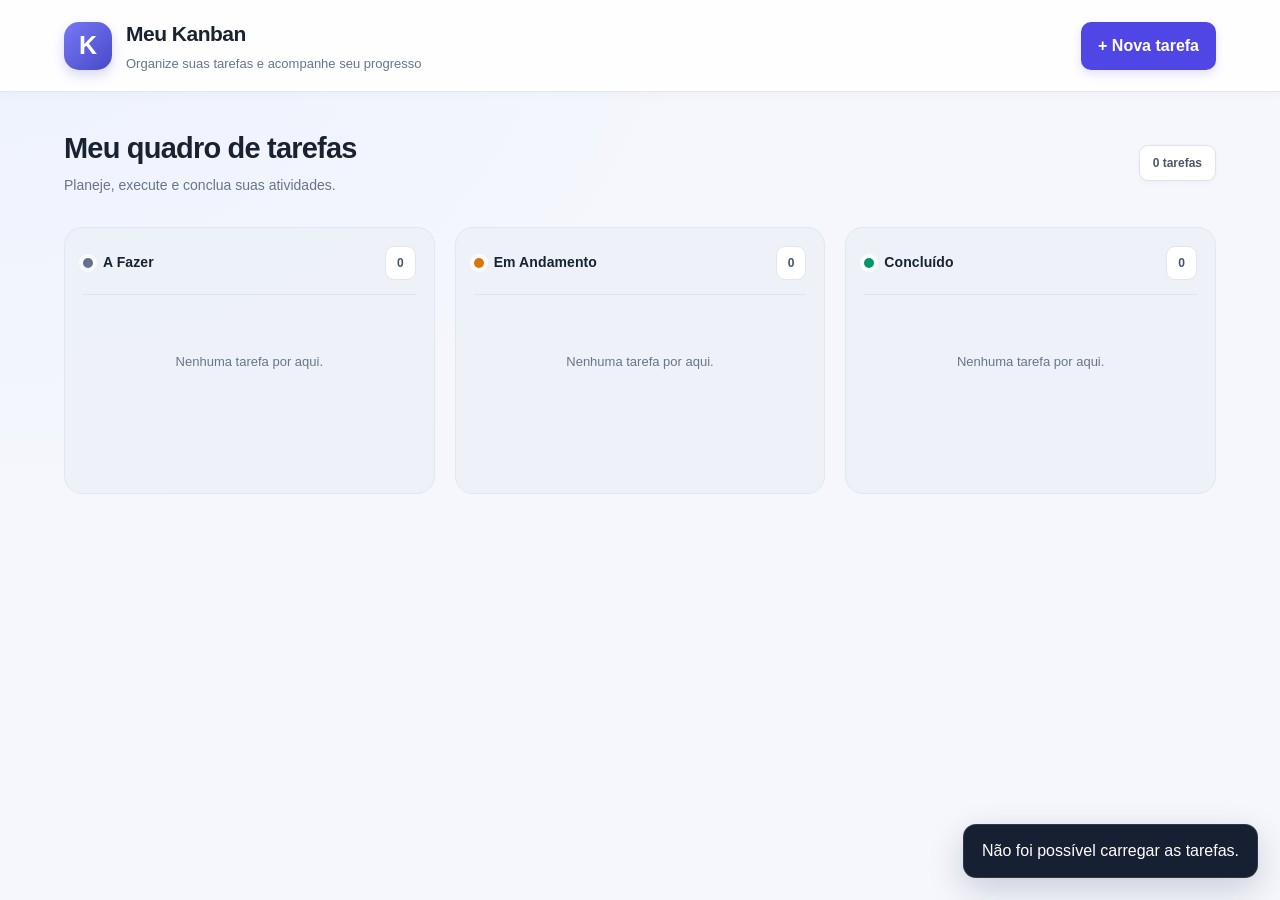
==== src/main/resources/static/index.html @ e7546f8d "Inicio kanban" ====
<!DOCTYPE html>
<html lang="pt-BR">
<head>
    <meta charset="UTF-8">
    <meta name="viewport" content="width=device-width, initial-scale=1.0">

    <title>Meu Kanban</title>

    <link rel="stylesheet" href="style.css">
    <script src="script.js" defer></script>
</head>
<body>

    <header class="topbar">
        <div class="brand">
            <span class="brand-icon">K</span>
            <div>
                <h1>Meu Kanban</h1>
                <p>Organize suas tarefas e acompanhe seu progresso</p>
            </div>
        </div>

        <button id="open-task-modal" class="btn-primary">
            + Nova tarefa
        </button>
    </header>

    <main class="container">

        <section class="welcome">
            <div>
                <h2>Meu quadro de tarefas</h2>
                <p>Planeje, execute e conclua suas atividades.</p>
            </div>

            <span id="task-counter" class="task-counter">
                0 tarefas
            </span>
        </section>

        <section class="kanban-board">

            <div class="kanban-column" data-status="TODO">
                <div class="column-header">
                    <div class="column-title">
                        <span class="status-dot todo-dot"></span>
                        <h3>A Fazer</h3>
                    </div>
                    <span class="column-count" id="count-todo">0</span>
                </div>

                <div class="task-list" id="todo-list">
                    <p class="empty-message">Nenhuma tarefa por aqui.</p>
                </div>
            </div>

            <div class="kanban-column" data-status="IN_PROGRESS">
                <div class="column-header">
                    <div class="column-title">
                        <span class="status-dot progress-dot"></span>
                        <h3>Em Andamento</h3>
                    </div>
                    <span class="column-count" id="count-progress">0</span>
                </div>

                <div class="task-list" id="progress-list">
                    <p class="empty-message">Nenhuma tarefa por aqui.</p>
                </div>
            </div>

            <div class="kanban-column" data-status="DONE">
                <div class="column-header">
                    <div class="column-title">
                        <span class="status-dot done-dot"></span>
                        <h3>Concluído</h3>
                    </div>
                    <span class="column-count" id="count-done">0</span>
                </div>

                <div class="task-list" id="done-list">
                    <p class="empty-message">Nenhuma tarefa por aqui.</p>
                </div>
            </div>

        </section>
    </main>

    <dialog id="task-modal" class="task-modal">
        <form id="task-form">
            <div class="modal-header">
                <div>
                    <h2 id="modal-title">Nova tarefa</h2>
                    <p>Preencha os dados da atividade.</p>
                </div>

                <button type="button" id="close-task-modal"
                        class="btn-close" aria-label="Fechar">
                    &times;
                </button>
            </div>

            <label for="title">Título</label>
            <input type="text" id="title" name="title"
                   maxlength="120" required
                   placeholder="Ex.: Estudar Spring Boot">

            <label for="description">Descrição</label>
            <textarea id="description" name="description"
                      rows="3" maxlength="1000"
                      placeholder="Descreva a tarefa"></textarea>

            <label for="priority">Prioridade</label>
            <select id="priority" name="priority" required>
                <option value="BAIXA">Baixa</option>
                <option value="MEDIA" selected>Média</option>
                <option value="ALTA">Alta</option>
            </select>

            <label for="status">Status inicial</label>
            <select id="status" name="status" required>
                <option value="TODO">A Fazer</option>
                <option value="IN_PROGRESS">Em Andamento</option>
                <option value="DONE">Concluído</option>
            </select>

            <div class="modal-actions">
                <button type="button" id="cancel-task"
                        class="btn-secondary">
                    Cancelar
                </button>

                <button type="submit" id="save-task-button" class="btn-primary">
                    Salvar tarefa
                </button>
            </div>
        </form>
    </dialog>

    <div id="notification" class="notification"
         role="status" aria-live="polite"></div>

</body>
</html>
---- src/main/resources/static/style.css ----
:root {
    --bg: #f4f6fb;
    --surface: #ffffff;
    --text: #172033;
    --muted: #778198;
    --primary: #5b5ce2;
    --primary-hover: #4849c7;
    --border: #e6e9f2;
    --todo: #64748b;
    --progress: #d97706;
    --done: #15966a;
    --shadow: 0 8px 24px rgba(30, 41, 59, 0.05);
}

* {
    box-sizing: border-box;
}

body {
    margin: 0;
    min-height: 100vh;
    background: var(--bg);
    color: var(--text);
    font-family: "Segoe UI", Arial, sans-serif;
}

button,
input,
textarea,
select {
    font: inherit;
}

button {
    cursor: pointer;
}

button:focus-visible,
input:focus-visible,
textarea:focus-visible,
select:focus-visible {
    outline: 3px solid rgba(91, 92, 226, 0.3);
    outline-offset: 2px;
}

.topbar {
    display: flex;
    align-items: center;
    justify-content: space-between;
    gap: 20px;
    padding: 22px 5%;
    background: var(--surface);
    border-bottom: 1px solid var(--border);
}

.brand {
    display: flex;
    align-items: center;
    gap: 14px;
}

.brand-icon {
    display: grid;
    place-items: center;
    width: 48px;
    height: 48px;
    border-radius: 14px;
    background: linear-gradient(135deg, #7778f5, #4849c7);
    color: white;
    font-size: 25px;
    font-weight: 800;
}

.brand h1,
.brand p,
.welcome h2,
.welcome p,
.modal-header h2,
.modal-header p {
    margin: 0;
}

.brand h1 {
    font-size: 21px;
    letter-spacing: -0.5px;
}

.brand p {
    margin-top: 4px;
    color: var(--muted);
    font-size: 13px;
}

.btn-primary,
.btn-secondary {
    border: 0;
    border-radius: 10px;
    padding: 12px 17px;
    font-weight: 600;
    transition: background 0.2s, transform 0.2s;
}

.btn-primary {
    background: var(--primary);
    color: white;
}

.btn-primary:hover {
    background: var(--primary-hover);
    transform: translateY(-1px);
}

.btn-secondary {
    background: #eef0f7;
    color: var(--text);
}

.btn-secondary:hover {
    background: #e1e5f0;
}

.container {
    width: min(1440px, 100%);
    margin: 0 auto;
    padding: 36px 5%;
}

.welcome {
    display: flex;
    align-items: center;
    justify-content: space-between;
    gap: 16px;
    margin-bottom: 28px;
}

.welcome h2 {
    font-size: clamp(22px, 3vw, 29px);
    letter-spacing: -0.8px;
}

.welcome p {
    margin-top: 8px;
    color: var(--muted);
    font-size: 14px;
}

.task-counter,
.column-count {
    display: inline-grid;
    place-items: center;
    min-width: 32px;
    padding: 7px 11px;
    border-radius: 9px;
    background: #eaecf5;
    color: #4b556b;
    font-size: 12px;
    font-weight: 700;
}

.kanban-board {
    display: grid;
    grid-template-columns: repeat(3, minmax(0, 1fr));
    align-items: start;
    gap: 22px;
}

.kanban-column {
    min-width: 0;
    padding: 18px;
    border: 1px solid var(--border);
    border-radius: 16px;
    background: #edf0f7;
    transition: background 0.2s, border-color 0.2s;
}

.kanban-column.drag-over {
    border-color: var(--primary);
    background: #e5e6ff;
}

.column-header,
.column-title {
    display: flex;
    align-items: center;
}

.column-header {
    justify-content: space-between;
    gap: 10px;
    margin-bottom: 20px;
}

.column-title {
    gap: 10px;
}

.column-title h3 {
    margin: 0;
    font-size: 15px;
}

.status-dot {
    width: 10px;
    height: 10px;
    border-radius: 50%;
}

.todo-dot {
    background: var(--todo);
}

.progress-dot {
    background: var(--progress);
}

.done-dot {
    background: var(--done);
}

.task-list {
    display: flex;
    flex-direction: column;
    gap: 13px;
    min-height: 150px;
    border-radius: 10px;
}

.empty-message {
    padding: 22px 10px;
    color: var(--muted);
    text-align: center;
    font-size: 13px;
}

.task-card {
    padding: 17px;
    border: 1px solid var(--border);
    border-radius: 13px;
    background: var(--surface);
    box-shadow: var(--shadow);
    cursor: grab;
    overflow-wrap: anywhere;
    transition: transform 0.2s, box-shadow 0.2s;
}

.task-card:hover {
    transform: translateY(-2px);
    box-shadow: 0 12px 26px rgba(30, 41, 59, 0.09);
}

.task-card:active {
    cursor: grabbing;
}

.task-card.dragging {
    opacity: 0.45;
}

.task-card h4 {
    margin: 0 0 9px;
    font-size: 15px;
    line-height: 1.4;
}

.task-description {
    margin: 0 0 16px;
    color: var(--muted);
    font-size: 13px;
    line-height: 1.6;
    white-space: pre-wrap;
}

.task-footer {
    display: flex;
    align-items: center;
    justify-content: space-between;
    flex-wrap: wrap;
    gap: 10px;
}

.priority {
    display: inline-flex;
    align-items: center;
    border-radius: 7px;
    padding: 5px 8px;
    font-size: 11px;
    font-weight: 700;
}

.priority-BAIXA {
    background: #e0f2fe;
    color: #0369a1;
}

.priority-MEDIA {
    background: #fef3c7;
    color: #92400e;
}

.priority-ALTA {
    background: #fee2e2;
    color: #b91c1c;
}

.task-id {
    color: var(--muted);
    font-size: 11px;
}

.task-modal {
    width: min(480px, calc(100% - 30px));
    max-height: 90vh;
    padding: 25px;
    border: 1px solid var(--border);
    border-radius: 18px;
    background: var(--surface);
    color: var(--text);
    box-shadow: 0 24px 80px rgba(15, 23, 42, 0.2);
}

.task-modal::backdrop {
    background: rgba(15, 23, 42, 0.5);
    backdrop-filter: blur(3px);
}

.task-modal form {
    display: flex;
    flex-direction: column;
    gap: 10px;
}

.modal-header {
    display: flex;
    align-items: flex-start;
    justify-content: space-between;
    gap: 15px;
    margin-bottom: 14px;
}

.modal-header h2 {
    font-size: 22px;
}

.modal-header p {
    margin-top: 6px;
    color: var(--muted);
    font-size: 13px;
}

.btn-close {
    width: 35px;
    height: 35px;
    border: 0;
    border-radius: 9px;
    background: #eef0f7;
    color: var(--text);
    font-size: 25px;
}

.task-modal label {
    margin-top: 5px;
    font-size: 13px;
    font-weight: 600;
}

.task-modal input,
.task-modal textarea,
.task-modal select {
    width: 100%;
    padding: 11px 12px;
    border: 1px solid var(--border);
    border-radius: 9px;
    background: white;
    color: var(--text);
}

.task-modal textarea {
    resize: vertical;
}

.modal-actions {
    display: flex;
    justify-content: flex-end;
    gap: 10px;
    margin-top: 15px;
}

.notification {
    position: fixed;
    right: 22px;
    bottom: 22px;
    z-index: 10;
    max-width: min(380px, calc(100% - 44px));
    padding: 14px 18px;
    border-radius: 11px;
    background: #172033;
    color: white;
    box-shadow: var(--shadow);
    opacity: 0;
    pointer-events: none;
    transform: translateY(10px);
    transition: opacity 0.2s, transform 0.2s;
}

.notification.show {
    opacity: 1;
    transform: translateY(0);
}

@media (max-width: 900px) {
    .kanban-board {
        grid-template-columns: 1fr;
    }

    .kanban-column {
        padding: 15px;
    }

    .task-list {
        min-height: 90px;
    }
}

@media (max-width: 520px) {
    .topbar {
        align-items: flex-start;
        padding: 18px 5%;
    }

    .brand {
        gap: 10px;
    }

    .brand-icon {
        width: 40px;
        height: 40px;
    }

    .brand h1 {
        font-size: 17px;
    }

    .brand p {
        max-width: 210px;
        line-height: 1.4;
    }

    .topbar .btn-primary {
        padding: 10px;
        font-size: 12px;
        white-space: nowrap;
    }

    .container {
        padding-top: 25px;
    }

    .welcome {
        align-items: flex-start;
    }

    .task-counter {
        white-space: nowrap;
    }

    .modal-actions > button {
        flex: 1;
    }
}


.task-actions {
    display: flex;
    justify-content: flex-end;
    gap: 8px;
    margin-top: 12px;
}

.btn-icon {
    padding: 7px 12px;
    border: 1px solid #d1d5db;
    border-radius: 6px;
    background: #ffffff;
    color: #374151;
    cursor: pointer;
    font-size: 0.85rem;
    transition: background 0.2s, color 0.2s;
}

.btn-icon:hover {
    background: #f3f4f6;
}

.btn-delete {
    color: #b91c1c;
    border-color: #fecaca;
}

.btn-delete:hover {
    background: #fee2e2;
}


/* ========================================
   MELHORIAS VISUAIS — KANBAN
   ======================================== */

:root {
    --bg: #f5f7fc;
    --surface: #ffffff;
    --text: #182230;
    --muted: #68758a;
    --primary: #4f46e5;
    --primary-hover: #4338ca;
    --border: #e2e8f0;
    --todo: #64748b;
    --progress: #d97706;
    --done: #059669;
    --shadow: 0 4px 16px rgba(15, 23, 42, 0.05);
}

/* Fundo e tipografia */

body {
    background:
        radial-gradient(ellipse at top left, #eef2ff 0, transparent 42%),
        var(--bg);
    color: var(--text);
    line-height: 1.5;
}

/* Cabeçalho */

.topbar {
    position: relative;
    padding-top: 18px;
    padding-bottom: 18px;
    background: rgba(255, 255, 255, 0.94);
    box-shadow: 0 2px 12px rgba(15, 23, 42, 0.03);
}

.brand-icon {
    border-radius: 15px;
    box-shadow: 0 5px 12px rgba(79, 70, 229, 0.22);
}

/* Botões principais */

.btn-primary {
    box-shadow: 0 4px 10px rgba(79, 70, 229, 0.16);
}

.btn-primary:active,
.btn-secondary:active,
.btn-icon:active {
    transform: scale(0.98);
}

.btn-secondary {
    border: 1px solid var(--border);
}

/* Área principal */

.container {
    padding-top: 38px;
    padding-bottom: 48px;
}

.welcome {
    margin-bottom: 30px;
}

.welcome h2 {
    line-height: 1.25;
}

.welcome p {
    line-height: 1.6;
}

.task-counter {
    border: 1px solid #dfe3f0;
    background: #ffffff;
    padding: 8px 13px;
    box-shadow: 0 2px 6px rgba(15, 23, 42, 0.03);
}

/* Colunas */

.kanban-board {
    gap: 20px;
}

.kanban-column {
    padding: 18px;
    border-color: #e1e6f0;
    border-radius: 18px;
    background: rgba(237, 241, 248, 0.82);
    min-height: 240px;
}

.kanban-column.drag-over {
    border: 1px dashed var(--primary);
    background: #e9eaff;
    box-shadow: inset 0 0 0 1px rgba(79, 70, 229, 0.08);
}

.column-header {
    padding-bottom: 14px;
    border-bottom: 1px solid #dfe5ef;
}

.column-title h3 {
    font-size: 14px;
    font-weight: 700;
    letter-spacing: 0.1px;
}

.status-dot {
    box-shadow: 0 0 0 4px rgba(255, 255, 255, 0.8);
}

.column-count {
    min-width: 30px;
    border: 1px solid #e0e5ef;
    background: #ffffff;
    color: #475569;
}

/* Cartões */

.task-list {
    gap: 14px;
    min-height: 160px;
    padding: 2px;
}

.task-card {
    position: relative;
    padding: 17px;
    border: 1px solid #e5eaf2;
    border-radius: 14px;
    background: #ffffff;
    box-shadow: 0 3px 8px rgba(15, 23, 42, 0.035);
    transition:
        transform 0.2s ease,
        box-shadow 0.2s ease,
        border-color 0.2s ease;
}

.task-card:hover {
    transform: translateY(-3px);
    border-color: #cfd5ff;
    box-shadow: 0 10px 24px rgba(30, 41, 59, 0.08);
}

.task-card h4 {
    color: #202b3c;
    font-size: 15px;
    font-weight: 700;
    overflow-wrap: anywhere;
}

.task-description {
    color: #68758a;
    font-size: 13px;
    line-height: 1.7;
}

.task-footer {
    padding-top: 12px;
    border-top: 1px solid #f0f2f7;
}

/* Prioridades */

.priority {
    padding: 5px 9px;
    border-radius: 6px;
    font-size: 11px;
    letter-spacing: 0.2px;
}

.priority-BAIXA {
    background: #e0f2fe;
    color: #075985;
}

.priority-MEDIA {
    background: #fef3c7;
    color: #92400e;
}

.priority-ALTA {
    background: #fee2e2;
    color: #b91c1c;
}

.task-id {
    font-weight: 600;
}

/* Ações dos cartões */

.task-actions {
    padding-top: 2px;
}

.btn-icon {
    min-height: 34px;
    border-radius: 8px;
    font-weight: 600;
    transition:
        background 0.2s ease,
        border-color 0.2s ease,
        transform 0.2s ease;
}

.btn-icon:hover {
    border-color: #cbd5e1;
    background: #f1f5f9;
}

.btn-delete:hover {
    border-color: #fca5a5;
    background: #fff1f2;
}

/* Modal */

.task-modal {
    border-color: #e2e8f0;
    border-radius: 20px;
    padding: 28px;
}

.task-modal input,
.task-modal textarea,
.task-modal select {
    border-color: #dce3ed;
    border-radius: 10px;
    transition:
        border-color 0.2s ease,
        box-shadow 0.2s ease;
}

.task-modal input:focus,
.task-modal textarea:focus,
.task-modal select:focus {
    border-color: var(--primary);
    box-shadow: 0 0 0 3px rgba(79, 70, 229, 0.10);
}

.modal-header h2 {
    letter-spacing: -0.5px;
}

.btn-close {
    flex-shrink: 0;
    transition: background 0.2s ease;
}

.btn-close:hover {
    background: #e2e8f0;
}

/* Notificações */

.notification {
    border: 1px solid rgba(255, 255, 255, 0.1);
    border-radius: 13px;
    box-shadow: 0 12px 35px rgba(15, 23, 42, 0.18);
}

/* Acessibilidade: navegação pelo teclado */

.btn-primary:focus-visible,
.btn-secondary:focus-visible,
.btn-icon:focus-visible,
.btn-close:focus-visible {
    outline: 3px solid rgba(79, 70, 229, 0.35);
    outline-offset: 3px;
}

/* Telas pequenas */

@media (max-width: 900px) {
    .kanban-board {
        gap: 16px;
    }

    .kanban-column {
        min-height: 180px;
    }
}

@media (max-width: 520px) {
    .topbar {
        gap: 12px;
    }

    .container {
        padding: 25px 4% 35px;
    }

    .welcome {
        gap: 10px;
        margin-bottom: 22px;
    }

    .welcome h2 {
        font-size: 22px;
    }

    .kanban-column {
        padding: 13px;
        border-radius: 14px;
    }

    .task-card {
        padding: 14px;
    }

    .task-modal {
        padding: 20px;
    }

    .task-actions {
        flex-wrap: wrap;
    }
}

/* Respeita usuários que preferem menos animações */

@media (prefers-reduced-motion: reduce) {
    *,
    *::before,
    *::after {
        scroll-behavior: auto !important;
        animation-duration: 0.01ms !important;
        animation-iteration-count: 1 !important;
        transition-duration: 0.01ms !important;
    }
}
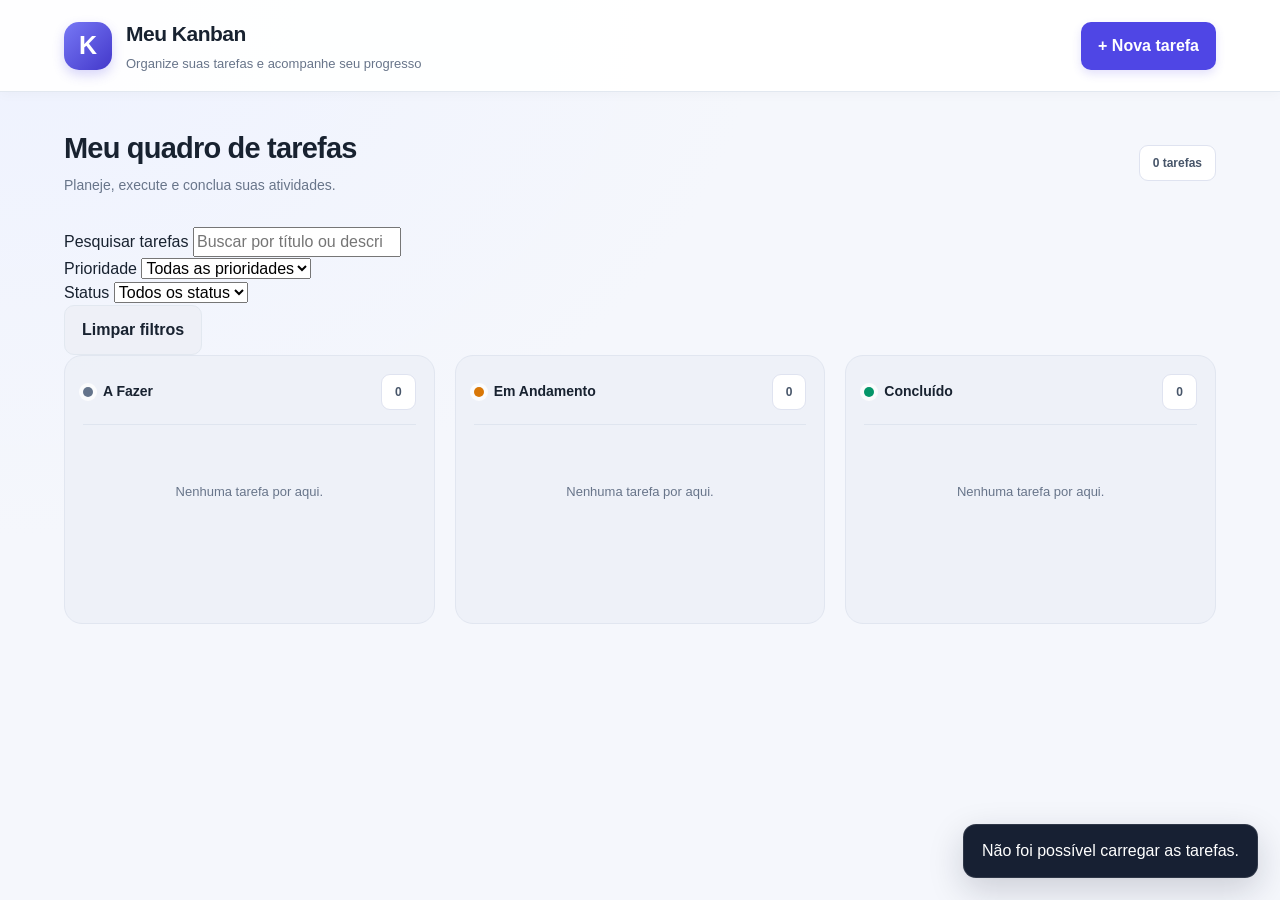
==== commit 390dea21: "Adicionar controles de pesquisa e filtros ao Kanban" ====
--- a/src/main/resources/static/index.html
+++ b/src/main/resources/static/index.html
@@ -37,6 +37,32 @@
             <span id="task-counter" class="task-counter">
                 0 tarefas
             </span>
+        </section>
+
+        <section class="task-filters" aria-label="Pesquisar e filtrar tarefas">
+            <div class="search-field">
+                <label for="task-search">Pesquisar tarefas</label>
+                <input type="search" id="task-search" placeholder="Buscar por título ou descrição..." autocomplete="off">
+            </div>
+            <div class="filter-field">
+                <label for="priority-filter">Prioridade</label>
+                <select id="priority-filter">
+                    <option value="ALL">Todas as prioridades</option>
+                    <option value="ALTA">Alta</option>
+                    <option value="MEDIA">Média</option>
+                    <option value="BAIXA">Baixa</option>
+                </select>
+            </div>
+            <div class="filter-field">
+                <label for="status-filter">Status</label>
+                <select id="status-filter">
+                    <option value="ALL">Todos os status</option>
+                    <option value="TODO">A Fazer</option>
+                    <option value="IN_PROGRESS">Em Andamento</option>
+                    <option value="DONE">Concluído</option>
+                </select>
+            </div>
+            <button type="button" id="clear-filters" class="btn-secondary">Limpar filtros</button>
         </section>
 
         <section class="kanban-board">
--- a/src/main/resources/static/style.css
+++ b/src/main/resources/static/style.css
@@ -1,511 +1,3 @@
-
-:root {
-    --bg: #f4f6fb;
-    --surface: #ffffff;
-    --text: #172033;
-    --muted: #778198;
-    --primary: #5b5ce2;
-    --primary-hover: #4849c7;
-    --border: #e6e9f2;
-    --todo: #64748b;
-    --progress: #d97706;
-    --done: #15966a;
-    --shadow: 0 8px 24px rgba(30, 41, 59, 0.05);
-}
-
-* {
-    box-sizing: border-box;
-}
-
-body {
-    margin: 0;
-    min-height: 100vh;
-    background: var(--bg);
-    color: var(--text);
-    font-family: "Segoe UI", Arial, sans-serif;
-}
-
-button,
-input,
-textarea,
-select {
-    font: inherit;
-}
-
-button {
-    cursor: pointer;
-}
-
-button:focus-visible,
-input:focus-visible,
-textarea:focus-visible,
-select:focus-visible {
-    outline: 3px solid rgba(91, 92, 226, 0.3);
-    outline-offset: 2px;
-}
-
-.topbar {
-    display: flex;
-    align-items: center;
-    justify-content: space-between;
-    gap: 20px;
-    padding: 22px 5%;
-    background: var(--surface);
-    border-bottom: 1px solid var(--border);
-}
-
-.brand {
-    display: flex;
-    align-items: center;
-    gap: 14px;
-}
-
-.brand-icon {
-    display: grid;
-    place-items: center;
-    width: 48px;
-    height: 48px;
-    border-radius: 14px;
-    background: linear-gradient(135deg, #7778f5, #4849c7);
-    color: white;
-    font-size: 25px;
-    font-weight: 800;
-}
-
-.brand h1,
-.brand p,
-.welcome h2,
-.welcome p,
-.modal-header h2,
-.modal-header p {
-    margin: 0;
-}
-
-.brand h1 {
-    font-size: 21px;
-    letter-spacing: -0.5px;
-}
-
-.brand p {
-    margin-top: 4px;
-    color: var(--muted);
-    font-size: 13px;
-}
-
-.btn-primary,
-.btn-secondary {
-    border: 0;
-    border-radius: 10px;
-    padding: 12px 17px;
-    font-weight: 600;
-    transition: background 0.2s, transform 0.2s;
-}
-
-.btn-primary {
-    background: var(--primary);
-    color: white;
-}
-
-.btn-primary:hover {
-    background: var(--primary-hover);
-    transform: translateY(-1px);
-}
-
-.btn-secondary {
-    background: #eef0f7;
-    color: var(--text);
-}
-
-.btn-secondary:hover {
-    background: #e1e5f0;
-}
-
-.container {
-    width: min(1440px, 100%);
-    margin: 0 auto;
-    padding: 36px 5%;
-}
-
-.welcome {
-    display: flex;
-    align-items: center;
-    justify-content: space-between;
-    gap: 16px;
-    margin-bottom: 28px;
-}
-
-.welcome h2 {
-    font-size: clamp(22px, 3vw, 29px);
-    letter-spacing: -0.8px;
-}
-
-.welcome p {
-    margin-top: 8px;
-    color: var(--muted);
-    font-size: 14px;
-}
-
-.task-counter,
-.column-count {
-    display: inline-grid;
-    place-items: center;
-    min-width: 32px;
-    padding: 7px 11px;
-    border-radius: 9px;
-    background: #eaecf5;
-    color: #4b556b;
-    font-size: 12px;
-    font-weight: 700;
-}
-
-.kanban-board {
-    display: grid;
-    grid-template-columns: repeat(3, minmax(0, 1fr));
-    align-items: start;
-    gap: 22px;
-}
-
-.kanban-column {
-    min-width: 0;
-    padding: 18px;
-    border: 1px solid var(--border);
-    border-radius: 16px;
-    background: #edf0f7;
-    transition: background 0.2s, border-color 0.2s;
-}
-
-.kanban-column.drag-over {
-    border-color: var(--primary);
-    background: #e5e6ff;
-}
-
-.column-header,
-.column-title {
-    display: flex;
-    align-items: center;
-}
-
-.column-header {
-    justify-content: space-between;
-    gap: 10px;
-    margin-bottom: 20px;
-}
-
-.column-title {
-    gap: 10px;
-}
-
-.column-title h3 {
-    margin: 0;
-    font-size: 15px;
-}
-
-.status-dot {
-    width: 10px;
-    height: 10px;
-    border-radius: 50%;
-}
-
-.todo-dot {
-    background: var(--todo);
-}
-
-.progress-dot {
-    background: var(--progress);
-}
-
-.done-dot {
-    background: var(--done);
-}
-
-.task-list {
-    display: flex;
-    flex-direction: column;
-    gap: 13px;
-    min-height: 150px;
-    border-radius: 10px;
-}
-
-.empty-message {
-    padding: 22px 10px;
-    color: var(--muted);
-    text-align: center;
-    font-size: 13px;
-}
-
-.task-card {
-    padding: 17px;
-    border: 1px solid var(--border);
-    border-radius: 13px;
-    background: var(--surface);
-    box-shadow: var(--shadow);
-    cursor: grab;
-    overflow-wrap: anywhere;
-    transition: transform 0.2s, box-shadow 0.2s;
-}
-
-.task-card:hover {
-    transform: translateY(-2px);
-    box-shadow: 0 12px 26px rgba(30, 41, 59, 0.09);
-}
-
-.task-card:active {
-    cursor: grabbing;
-}
-
-.task-card.dragging {
-    opacity: 0.45;
-}
-
-.task-card h4 {
-    margin: 0 0 9px;
-    font-size: 15px;
-    line-height: 1.4;
-}
-
-.task-description {
-    margin: 0 0 16px;
-    color: var(--muted);
-    font-size: 13px;
-    line-height: 1.6;
-    white-space: pre-wrap;
-}
-
-.task-footer {
-    display: flex;
-    align-items: center;
-    justify-content: space-between;
-    flex-wrap: wrap;
-    gap: 10px;
-}
-
-.priority {
-    display: inline-flex;
-    align-items: center;
-    border-radius: 7px;
-    padding: 5px 8px;
-    font-size: 11px;
-    font-weight: 700;
-}
-
-.priority-BAIXA {
-    background: #e0f2fe;
-    color: #0369a1;
-}
-
-.priority-MEDIA {
-    background: #fef3c7;
-    color: #92400e;
-}
-
-.priority-ALTA {
-    background: #fee2e2;
-    color: #b91c1c;
-}
-
-.task-id {
-    color: var(--muted);
-    font-size: 11px;
-}
-
-.task-modal {
-    width: min(480px, calc(100% - 30px));
-    max-height: 90vh;
-    padding: 25px;
-    border: 1px solid var(--border);
-    border-radius: 18px;
-    background: var(--surface);
-    color: var(--text);
-    box-shadow: 0 24px 80px rgba(15, 23, 42, 0.2);
-}
-
-.task-modal::backdrop {
-    background: rgba(15, 23, 42, 0.5);
-    backdrop-filter: blur(3px);
-}
-
-.task-modal form {
-    display: flex;
-    flex-direction: column;
-    gap: 10px;
-}
-
-.modal-header {
-    display: flex;
-    align-items: flex-start;
-    justify-content: space-between;
-    gap: 15px;
-    margin-bottom: 14px;
-}
-
-.modal-header h2 {
-    font-size: 22px;
-}
-
-.modal-header p {
-    margin-top: 6px;
-    color: var(--muted);
-    font-size: 13px;
-}
-
-.btn-close {
-    width: 35px;
-    height: 35px;
-    border: 0;
-    border-radius: 9px;
-    background: #eef0f7;
-    color: var(--text);
-    font-size: 25px;
-}
-
-.task-modal label {
-    margin-top: 5px;
-    font-size: 13px;
-    font-weight: 600;
-}
-
-.task-modal input,
-.task-modal textarea,
-.task-modal select {
-    width: 100%;
-    padding: 11px 12px;
-    border: 1px solid var(--border);
-    border-radius: 9px;
-    background: white;
-    color: var(--text);
-}
-
-.task-modal textarea {
-    resize: vertical;
-}
-
-.modal-actions {
-    display: flex;
-    justify-content: flex-end;
-    gap: 10px;
-    margin-top: 15px;
-}
-
-.notification {
-    position: fixed;
-    right: 22px;
-    bottom: 22px;
-    z-index: 10;
-    max-width: min(380px, calc(100% - 44px));
-    padding: 14px 18px;
-    border-radius: 11px;
-    background: #172033;
-    color: white;
-    box-shadow: var(--shadow);
-    opacity: 0;
-    pointer-events: none;
-    transform: translateY(10px);
-    transition: opacity 0.2s, transform 0.2s;
-}
-
-.notification.show {
-    opacity: 1;
-    transform: translateY(0);
-}
-
-@media (max-width: 900px) {
-    .kanban-board {
-        grid-template-columns: 1fr;
-    }
-
-    .kanban-column {
-        padding: 15px;
-    }
-
-    .task-list {
-        min-height: 90px;
-    }
-}
-
-@media (max-width: 520px) {
-    .topbar {
-        align-items: flex-start;
-        padding: 18px 5%;
-    }
-
-    .brand {
-        gap: 10px;
-    }
-
-    .brand-icon {
-        width: 40px;
-        height: 40px;
-    }
-
-    .brand h1 {
-        font-size: 17px;
-    }
-
-    .brand p {
-        max-width: 210px;
-        line-height: 1.4;
-    }
-
-    .topbar .btn-primary {
-        padding: 10px;
-        font-size: 12px;
-        white-space: nowrap;
-    }
-
-    .container {
-        padding-top: 25px;
-    }
-
-    .welcome {
-        align-items: flex-start;
-    }
-
-    .task-counter {
-        white-space: nowrap;
-    }
-
-    .modal-actions > button {
-        flex: 1;
-    }
-}
-
-
-.task-actions {
-    display: flex;
-    justify-content: flex-end;
-    gap: 8px;
-    margin-top: 12px;
-}
-
-.btn-icon {
-    padding: 7px 12px;
-    border: 1px solid #d1d5db;
-    border-radius: 6px;
-    background: #ffffff;
-    color: #374151;
-    cursor: pointer;
-    font-size: 0.85rem;
-    transition: background 0.2s, color 0.2s;
-}
-
-.btn-icon:hover {
-    background: #f3f4f6;
-}
-
-.btn-delete {
-    color: #b91c1c;
-    border-color: #fecaca;
-}
-
-.btn-delete:hover {
-    background: #fee2e2;
-}
-
-
-/* ========================================
-   MELHORIAS VISUAIS — KANBAN
-   ======================================== */
-
 :root {
     --bg: #f5f7fc;
     --surface: #ffffff;
@@ -517,331 +9,213 @@
     --todo: #64748b;
     --progress: #d97706;
     --done: #059669;
-    --shadow: 0 4px 16px rgba(15, 23, 42, 0.05);
-}
-
-/* Fundo e tipografia */
+    --shadow: 0 8px 24px rgba(15, 23, 42, 0.06);
+}
+
+* { box-sizing: border-box; }
 
 body {
-    background:
-        radial-gradient(ellipse at top left, #eef2ff 0, transparent 42%),
-        var(--bg);
+    margin: 0;
+    min-height: 100vh;
+    background: radial-gradient(ellipse at top left, #eef2ff 0, transparent 42%), var(--bg);
     color: var(--text);
+    font-family: "Segoe UI", Arial, sans-serif;
     line-height: 1.5;
 }
 
-/* Cabeçalho */
+button, input, textarea, select { font: inherit; }
+button { cursor: pointer; }
+button:focus-visible, input:focus-visible, textarea:focus-visible, select:focus-visible {
+    outline: 3px solid rgba(79, 70, 229, 0.35);
+    outline-offset: 3px;
+}
 
 .topbar {
-    position: relative;
-    padding-top: 18px;
-    padding-bottom: 18px;
-    background: rgba(255, 255, 255, 0.94);
+    display: flex;
+    align-items: center;
+    justify-content: space-between;
+    gap: 20px;
+    padding: 18px 5%;
+    background: rgba(255, 255, 255, 0.96);
+    border-bottom: 1px solid var(--border);
     box-shadow: 0 2px 12px rgba(15, 23, 42, 0.03);
 }
-
+.brand { display: flex; align-items: center; gap: 14px; }
 .brand-icon {
+    display: grid;
+    place-items: center;
+    flex-shrink: 0;
+    width: 48px;
+    height: 48px;
     border-radius: 15px;
+    background: linear-gradient(135deg, #7778f5, #4338ca);
     box-shadow: 0 5px 12px rgba(79, 70, 229, 0.22);
-}
-
-/* Botões principais */
-
-.btn-primary {
-    box-shadow: 0 4px 10px rgba(79, 70, 229, 0.16);
-}
-
-.btn-primary:active,
-.btn-secondary:active,
-.btn-icon:active {
-    transform: scale(0.98);
-}
-
-.btn-secondary {
-    border: 1px solid var(--border);
-}
-
-/* Área principal */
-
-.container {
-    padding-top: 38px;
-    padding-bottom: 48px;
-}
-
-.welcome {
-    margin-bottom: 30px;
-}
-
-.welcome h2 {
-    line-height: 1.25;
-}
-
-.welcome p {
-    line-height: 1.6;
-}
-
-.task-counter {
+    color: #fff;
+    font-size: 25px;
+    font-weight: 800;
+}
+.brand h1, .brand p, .welcome h2, .welcome p, .modal-header h2, .modal-header p { margin: 0; }
+.brand h1 { font-size: 21px; letter-spacing: -0.5px; }
+.brand p { margin-top: 4px; color: var(--muted); font-size: 13px; }
+
+.btn-primary, .btn-secondary {
+    border: 0;
+    border-radius: 10px;
+    padding: 12px 17px;
+    font-weight: 600;
+    transition: background 0.2s, transform 0.2s;
+}
+.btn-primary { background: var(--primary); color: #fff; box-shadow: 0 4px 10px rgba(79, 70, 229, 0.16); }
+.btn-primary:hover { background: var(--primary-hover); transform: translateY(-1px); }
+.btn-secondary { background: #eef0f7; color: var(--text); border: 1px solid var(--border); }
+.btn-secondary:hover { background: #e1e5f0; }
+.btn-primary:active, .btn-secondary:active, .btn-icon:active { transform: scale(0.98); }
+
+.container { width: min(1440px, 100%); margin: 0 auto; padding: 38px 5% 48px; }
+.welcome { display: flex; align-items: center; justify-content: space-between; gap: 16px; margin-bottom: 30px; }
+.welcome h2 { font-size: clamp(22px, 3vw, 29px); letter-spacing: -0.8px; line-height: 1.25; }
+.welcome p { margin-top: 8px; color: var(--muted); font-size: 14px; line-height: 1.6; }
+.task-counter, .column-count {
+    display: inline-grid;
+    place-items: center;
+    min-width: 32px;
+    padding: 8px 13px;
     border: 1px solid #dfe3f0;
-    background: #ffffff;
-    padding: 8px 13px;
-    box-shadow: 0 2px 6px rgba(15, 23, 42, 0.03);
-}
-
-/* Colunas */
-
-.kanban-board {
-    gap: 20px;
-}
-
+    border-radius: 9px;
+    background: #fff;
+    color: #475569;
+    font-size: 12px;
+    font-weight: 700;
+    white-space: nowrap;
+}
+
+.kanban-board { display: grid; grid-template-columns: repeat(3, minmax(0, 1fr)); align-items: start; gap: 20px; }
 .kanban-column {
+    min-width: 0;
+    min-height: 240px;
     padding: 18px;
-    border-color: #e1e6f0;
+    border: 1px solid #e1e6f0;
     border-radius: 18px;
     background: rgba(237, 241, 248, 0.82);
-    min-height: 240px;
-}
-
-.kanban-column.drag-over {
-    border: 1px dashed var(--primary);
-    background: #e9eaff;
-    box-shadow: inset 0 0 0 1px rgba(79, 70, 229, 0.08);
-}
-
-.column-header {
-    padding-bottom: 14px;
-    border-bottom: 1px solid #dfe5ef;
-}
-
-.column-title h3 {
-    font-size: 14px;
-    font-weight: 700;
-    letter-spacing: 0.1px;
-}
-
-.status-dot {
-    box-shadow: 0 0 0 4px rgba(255, 255, 255, 0.8);
-}
-
-.column-count {
-    min-width: 30px;
-    border: 1px solid #e0e5ef;
-    background: #ffffff;
-    color: #475569;
-}
-
-/* Cartões */
-
-.task-list {
-    gap: 14px;
-    min-height: 160px;
-    padding: 2px;
-}
+    transition: background 0.2s, border-color 0.2s;
+}
+.kanban-column.drag-over { border: 1px dashed var(--primary); background: #e9eaff; }
+.column-header { display: flex; align-items: center; justify-content: space-between; gap: 10px; margin-bottom: 20px; padding-bottom: 14px; border-bottom: 1px solid #dfe5ef; }
+.column-title { display: flex; align-items: center; gap: 10px; }
+.column-title h3 { margin: 0; font-size: 14px; font-weight: 700; }
+.status-dot { width: 10px; height: 10px; border-radius: 50%; box-shadow: 0 0 0 4px rgba(255, 255, 255, 0.8); }
+.todo-dot { background: var(--todo); }
+.progress-dot { background: var(--progress); }
+.done-dot { background: var(--done); }
+.task-list { display: flex; flex-direction: column; gap: 14px; min-height: 160px; padding: 2px; border-radius: 10px; }
+.empty-message { padding: 22px 10px; color: var(--muted); text-align: center; font-size: 13px; }
 
 .task-card {
     position: relative;
     padding: 17px;
     border: 1px solid #e5eaf2;
     border-radius: 14px;
-    background: #ffffff;
+    background: var(--surface);
     box-shadow: 0 3px 8px rgba(15, 23, 42, 0.035);
-    transition:
-        transform 0.2s ease,
-        box-shadow 0.2s ease,
-        border-color 0.2s ease;
-}
-
-.task-card:hover {
-    transform: translateY(-3px);
-    border-color: #cfd5ff;
-    box-shadow: 0 10px 24px rgba(30, 41, 59, 0.08);
-}
-
-.task-card h4 {
-    color: #202b3c;
-    font-size: 15px;
-    font-weight: 700;
+    cursor: grab;
     overflow-wrap: anywhere;
-}
-
-.task-description {
-    color: #68758a;
-    font-size: 13px;
-    line-height: 1.7;
-}
-
-.task-footer {
-    padding-top: 12px;
-    border-top: 1px solid #f0f2f7;
-}
-
-/* Prioridades */
-
-.priority {
-    padding: 5px 9px;
-    border-radius: 6px;
-    font-size: 11px;
-    letter-spacing: 0.2px;
-}
-
-.priority-BAIXA {
-    background: #e0f2fe;
-    color: #075985;
-}
-
-.priority-MEDIA {
-    background: #fef3c7;
-    color: #92400e;
-}
-
-.priority-ALTA {
-    background: #fee2e2;
-    color: #b91c1c;
-}
-
-.task-id {
-    font-weight: 600;
-}
-
-/* Ações dos cartões */
-
-.task-actions {
-    padding-top: 2px;
-}
-
-.btn-icon {
-    min-height: 34px;
-    border-radius: 8px;
-    font-weight: 600;
-    transition:
-        background 0.2s ease,
-        border-color 0.2s ease,
-        transform 0.2s ease;
-}
-
-.btn-icon:hover {
-    border-color: #cbd5e1;
-    background: #f1f5f9;
-}
-
-.btn-delete:hover {
-    border-color: #fca5a5;
-    background: #fff1f2;
-}
-
-/* Modal */
+    transition: transform 0.2s ease, box-shadow 0.2s ease, border-color 0.2s ease;
+}
+.task-card:hover { transform: translateY(-3px); border-color: #cfd5ff; box-shadow: 0 10px 24px rgba(30, 41, 59, 0.08); }
+.task-card:active { cursor: grabbing; }
+.task-card.dragging { opacity: 0.45; }
+.task-card h4 { margin: 0 0 9px; color: #202b3c; font-size: 15px; font-weight: 700; line-height: 1.4; }
+.task-description { margin: 0 0 12px; color: var(--muted); font-size: 13px; line-height: 1.7; white-space: pre-wrap; }
+.task-dates { display: flex; flex-direction: column; gap: 3px; margin: 0 0 12px; color: #64748b; font-size: 11px; }
+.task-footer { display: flex; align-items: center; justify-content: space-between; flex-wrap: wrap; gap: 10px; padding-top: 12px; border-top: 1px solid #f0f2f7; }
+.priority { display: inline-flex; align-items: center; padding: 5px 9px; border-radius: 6px; font-size: 11px; font-weight: 700; letter-spacing: 0.2px; }
+.priority-BAIXA { background: #e0f2fe; color: #075985; }
+.priority-MEDIA { background: #fef3c7; color: #92400e; }
+.priority-ALTA { background: #fee2e2; color: #b91c1c; }
+.task-id { color: var(--muted); font-size: 11px; font-weight: 600; }
+.task-actions { display: flex; justify-content: flex-end; gap: 8px; margin-top: 12px; padding-top: 2px; }
+.btn-icon { min-height: 34px; padding: 7px 12px; border: 1px solid #d1d5db; border-radius: 8px; background: #fff; color: #374151; font-size: 0.85rem; font-weight: 600; transition: background 0.2s, border-color 0.2s, transform 0.2s; }
+.btn-icon:hover { border-color: #cbd5e1; background: #f1f5f9; }
+.btn-delete { border-color: #fecaca; color: #b91c1c; }
+.btn-delete:hover { border-color: #fca5a5; background: #fff1f2; }
 
 .task-modal {
-    border-color: #e2e8f0;
+    width: min(480px, calc(100% - 30px));
+    max-height: 90vh;
+    padding: 28px;
+    border: 1px solid var(--border);
     border-radius: 20px;
-    padding: 28px;
-}
-
-.task-modal input,
-.task-modal textarea,
-.task-modal select {
-    border-color: #dce3ed;
+    background: var(--surface);
+    color: var(--text);
+    box-shadow: 0 24px 80px rgba(15, 23, 42, 0.2);
+    overflow-y: auto;
+}
+.task-modal::backdrop { background: rgba(15, 23, 42, 0.5); backdrop-filter: blur(3px); }
+.task-modal form { display: flex; flex-direction: column; gap: 10px; }
+.modal-header { display: flex; align-items: flex-start; justify-content: space-between; gap: 15px; margin-bottom: 14px; }
+.modal-header h2 { font-size: 22px; letter-spacing: -0.5px; }
+.modal-header p { margin-top: 6px; color: var(--muted); font-size: 13px; }
+.btn-close { flex-shrink: 0; width: 35px; height: 35px; border: 0; border-radius: 9px; background: #eef0f7; color: var(--text); font-size: 25px; }
+.btn-close:hover { background: #e2e8f0; }
+.task-modal label { margin-top: 5px; font-size: 13px; font-weight: 600; }
+.task-modal input, .task-modal textarea, .task-modal select {
+    width: 100%;
+    padding: 11px 12px;
+    border: 1px solid #dce3ed;
     border-radius: 10px;
-    transition:
-        border-color 0.2s ease,
-        box-shadow 0.2s ease;
-}
-
-.task-modal input:focus,
-.task-modal textarea:focus,
-.task-modal select:focus {
-    border-color: var(--primary);
-    box-shadow: 0 0 0 3px rgba(79, 70, 229, 0.10);
-}
-
-.modal-header h2 {
-    letter-spacing: -0.5px;
-}
-
-.btn-close {
-    flex-shrink: 0;
-    transition: background 0.2s ease;
-}
-
-.btn-close:hover {
-    background: #e2e8f0;
-}
-
-/* Notificações */
+    background: #fff;
+    color: var(--text);
+    transition: border-color 0.2s, box-shadow 0.2s;
+}
+.task-modal input:focus, .task-modal textarea:focus, .task-modal select:focus { border-color: var(--primary); box-shadow: 0 0 0 3px rgba(79, 70, 229, 0.1); }
+.task-modal textarea { resize: vertical; }
+.modal-actions { display: flex; justify-content: flex-end; gap: 10px; margin-top: 15px; }
 
 .notification {
+    position: fixed;
+    right: 22px;
+    bottom: 22px;
+    z-index: 10;
+    max-width: min(380px, calc(100% - 44px));
+    padding: 14px 18px;
     border: 1px solid rgba(255, 255, 255, 0.1);
     border-radius: 13px;
+    background: #172033;
+    color: #fff;
     box-shadow: 0 12px 35px rgba(15, 23, 42, 0.18);
-}
-
-/* Acessibilidade: navegação pelo teclado */
-
-.btn-primary:focus-visible,
-.btn-secondary:focus-visible,
-.btn-icon:focus-visible,
-.btn-close:focus-visible {
-    outline: 3px solid rgba(79, 70, 229, 0.35);
-    outline-offset: 3px;
-}
-
-/* Telas pequenas */
+    opacity: 0;
+    pointer-events: none;
+    transform: translateY(10px);
+    transition: opacity 0.2s, transform 0.2s;
+}
+.notification.show { opacity: 1; transform: translateY(0); }
 
 @media (max-width: 900px) {
-    .kanban-board {
-        gap: 16px;
-    }
-
-    .kanban-column {
-        min-height: 180px;
-    }
-}
-
+    .kanban-board { grid-template-columns: 1fr; gap: 16px; }
+    .kanban-column { min-height: 180px; padding: 15px; }
+    .task-list { min-height: 90px; }
+}
 @media (max-width: 520px) {
-    .topbar {
-        gap: 12px;
-    }
-
-    .container {
-        padding: 25px 4% 35px;
-    }
-
-    .welcome {
-        gap: 10px;
-        margin-bottom: 22px;
-    }
-
-    .welcome h2 {
-        font-size: 22px;
-    }
-
-    .kanban-column {
-        padding: 13px;
-        border-radius: 14px;
-    }
-
-    .task-card {
-        padding: 14px;
-    }
-
-    .task-modal {
-        padding: 20px;
-    }
-
-    .task-actions {
-        flex-wrap: wrap;
-    }
-}
-
-/* Respeita usuários que preferem menos animações */
-
+    .topbar { align-items: flex-start; gap: 12px; padding: 18px 4%; }
+    .brand { gap: 10px; }
+    .brand-icon { width: 40px; height: 40px; }
+    .brand h1 { font-size: 17px; }
+    .brand p { max-width: 210px; line-height: 1.4; }
+    .topbar .btn-primary { padding: 10px; font-size: 12px; white-space: nowrap; }
+    .container { padding: 25px 4% 35px; }
+    .welcome { align-items: flex-start; gap: 10px; margin-bottom: 22px; }
+    .welcome h2 { font-size: 22px; }
+    .kanban-column { padding: 13px; border-radius: 14px; }
+    .task-card { padding: 14px; }
+    .task-modal { padding: 20px; }
+    .task-actions { flex-wrap: wrap; }
+    .modal-actions > button { flex: 1; }
+}
 @media (prefers-reduced-motion: reduce) {
-    *,
-    *::before,
-    *::after {
+    *, *::before, *::after {
         scroll-behavior: auto !important;
         animation-duration: 0.01ms !important;
         animation-iteration-count: 1 !important;
         transition-duration: 0.01ms !important;
     }
 }
-
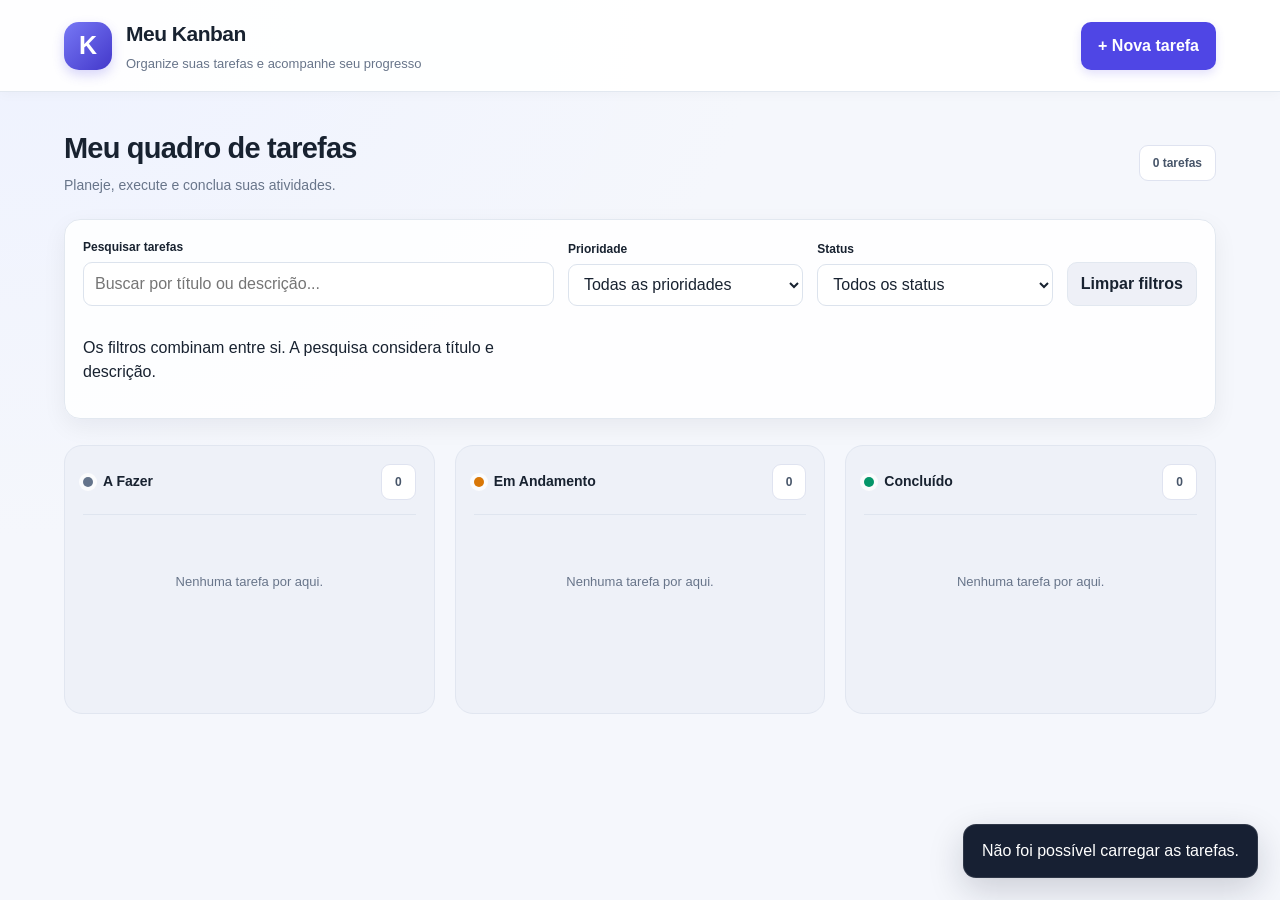
==== commit 3c01ba0a: "Refinar acessibilidade e metadados da interface" ====
--- a/src/main/resources/static/index.html
+++ b/src/main/resources/static/index.html
@@ -4,8 +4,9 @@
 <head>
     <meta charset="UTF-8">
     <meta name="viewport" content="width=device-width, initial-scale=1.0">
+    <meta name="description" content="Organize suas tarefas, acompanhe prioridades e visualize seu progresso em um quadro Kanban.">
 
-    <title>Meu Kanban</title>
+    <title>Meu Kanban | Organize suas tarefas</title>
 
     <link rel="stylesheet" href="style.css">
     <script src="script.js" defer></script>
@@ -21,7 +22,7 @@
             </div>
         </div>
 
-        <button id="open-task-modal" class="btn-primary">
+        <button id="open-task-modal" class="btn-primary" aria-haspopup="dialog">
             + Nova tarefa
         </button>
     </header>
@@ -34,7 +35,7 @@
                 <p>Planeje, execute e conclua suas atividades.</p>
             </div>
 
-            <span id="task-counter" class="task-counter">
+            <span id="task-counter" class="task-counter" aria-live="polite" aria-atomic="true">
                 0 tarefas
             </span>
         </section>
@@ -42,7 +43,7 @@
         <section class="task-filters" aria-label="Pesquisar e filtrar tarefas">
             <div class="search-field">
                 <label for="task-search">Pesquisar tarefas</label>
-                <input type="search" id="task-search" placeholder="Buscar por título ou descrição..." autocomplete="off">
+                <input type="search" id="task-search" placeholder="Buscar por título ou descrição..." autocomplete="off" aria-describedby="filter-help">
             </div>
             <div class="filter-field">
                 <label for="priority-filter">Prioridade</label>
@@ -62,7 +63,8 @@
                     <option value="DONE">Concluído</option>
                 </select>
             </div>
-            <button type="button" id="clear-filters" class="btn-secondary">Limpar filtros</button>
+            <button type="button" id="clear-filters" class="btn-secondary" disabled>Limpar filtros</button>
+            <p id="filter-help" class="filter-help">Os filtros combinam entre si. A pesquisa considera título e descrição.</p>
         </section>
 
         <section class="kanban-board">
--- a/src/main/resources/static/style.css
+++ b/src/main/resources/static/style.css
@@ -88,6 +88,37 @@
     font-weight: 700;
     white-space: nowrap;
 }
+
+
+/* Pesquisa e filtros */
+.task-filters {
+    display: grid;
+    grid-template-columns: minmax(220px, 2fr) minmax(160px, 1fr) minmax(160px, 1fr) auto;
+    align-items: end;
+    gap: 14px;
+    margin: -8px 0 26px;
+    padding: 18px;
+    border: 1px solid var(--border);
+    border-radius: 16px;
+    background: rgba(255, 255, 255, 0.88);
+    box-shadow: var(--shadow);
+}
+.search-field, .filter-field { display: flex; flex-direction: column; gap: 6px; min-width: 0; }
+.task-filters label { color: var(--text); font-size: 12px; font-weight: 700; }
+.task-filters input, .task-filters select {
+    width: 100%;
+    min-height: 42px;
+    padding: 9px 11px;
+    border: 1px solid #dce3ed;
+    border-radius: 9px;
+    background: #fff;
+    color: var(--text);
+}
+.task-filters input:focus, .task-filters select:focus {
+    border-color: var(--primary);
+    outline: 3px solid rgba(79, 70, 229, 0.12);
+}
+.task-filters .btn-secondary { min-height: 42px; padding: 9px 13px; white-space: nowrap; }
 
 .kanban-board { display: grid; grid-template-columns: repeat(3, minmax(0, 1fr)); align-items: start; gap: 20px; }
 .kanban-column {
@@ -190,12 +221,18 @@
 }
 .notification.show { opacity: 1; transform: translateY(0); }
 
+@media (max-width: 1050px) {
+    .task-filters { grid-template-columns: repeat(2, minmax(0, 1fr)); }
+}
 @media (max-width: 900px) {
     .kanban-board { grid-template-columns: 1fr; gap: 16px; }
     .kanban-column { min-height: 180px; padding: 15px; }
     .task-list { min-height: 90px; }
 }
 @media (max-width: 520px) {
+    .task-filters { grid-template-columns: 1fr; gap: 12px; padding: 14px; margin-bottom: 20px; }
+    .task-filters .btn-secondary { width: 100%; }
+
     .topbar { align-items: flex-start; gap: 12px; padding: 18px 4%; }
     .brand { gap: 10px; }
     .brand-icon { width: 40px; height: 40px; }
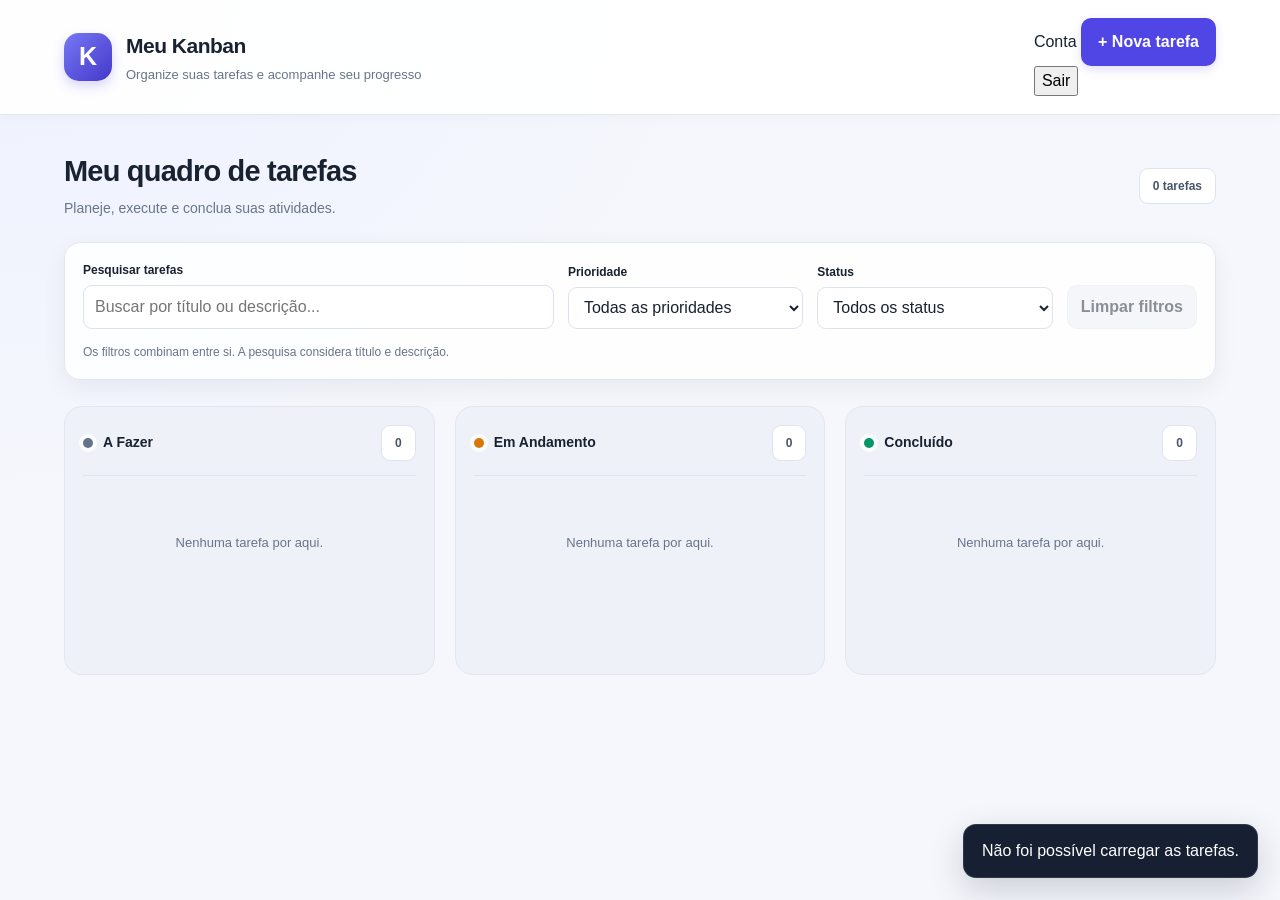
==== commit c8eb0901: "Adiciona identificação da conta e saída segura" ====
--- a/src/main/resources/static/index.html
+++ b/src/main/resources/static/index.html
@@ -22,9 +22,16 @@
             </div>
         </div>
 
-        <button id="open-task-modal" class="btn-primary" aria-haspopup="dialog">
-            + Nova tarefa
-        </button>
+        <div class="topbar-actions">
+            <span id="account-name" class="account-name" aria-label="Usuário conectado">Conta</span>
+            <button id="open-task-modal" class="btn-primary" aria-haspopup="dialog">
+                + Nova tarefa
+            </button>
+            <form id="logout-form" method="post" action="/logout">
+                <input type="hidden" name="_csrf" id="logout-csrf">
+                <button type="submit" class="btn-logout">Sair</button>
+            </form>
+        </div>
     </header>
 
     <main class="container">
--- a/src/main/resources/static/style.css
+++ b/src/main/resources/static/style.css
@@ -142,9 +142,11 @@
 .empty-message { padding: 22px 10px; color: var(--muted); text-align: center; font-size: 13px; }
 
 .task-card {
+    --priority-accent: #d97706;
     position: relative;
-    padding: 17px;
+    padding: 16px;
     border: 1px solid #e5eaf2;
+    border-left: 4px solid var(--priority-accent);
     border-radius: 14px;
     background: var(--surface);
     box-shadow: 0 3px 8px rgba(15, 23, 42, 0.035);
@@ -152,10 +154,15 @@
     overflow-wrap: anywhere;
     transition: transform 0.2s ease, box-shadow 0.2s ease, border-color 0.2s ease;
 }
-.task-card:hover { transform: translateY(-3px); border-color: #cfd5ff; box-shadow: 0 10px 24px rgba(30, 41, 59, 0.08); }
+.task-priority-ALTA { --priority-accent: #dc2626; }
+.task-priority-MEDIA { --priority-accent: #d97706; }
+.task-priority-BAIXA { --priority-accent: #0284c7; }
+.task-card:hover { transform: translateY(-3px); border-color: #cfd5ff; border-left-color: var(--priority-accent); box-shadow: 0 10px 24px rgba(30, 41, 59, 0.08); }
 .task-card:active { cursor: grabbing; }
 .task-card.dragging { opacity: 0.45; }
-.task-card h4 { margin: 0 0 9px; color: #202b3c; font-size: 15px; font-weight: 700; line-height: 1.4; }
+.task-card-header { display: flex; align-items: flex-start; justify-content: space-between; gap: 10px; margin-bottom: 9px; }
+.task-card h4 { min-width: 0; margin: 0; color: #202b3c; font-size: 15px; font-weight: 700; line-height: 1.4; }
+.task-card-header .priority { flex-shrink: 0; }
 .task-description { margin: 0 0 12px; color: var(--muted); font-size: 13px; line-height: 1.7; white-space: pre-wrap; }
 .task-dates { display: flex; flex-direction: column; gap: 3px; margin: 0 0 12px; color: #64748b; font-size: 11px; }
 .task-footer { display: flex; align-items: center; justify-content: space-between; flex-wrap: wrap; gap: 10px; padding-top: 12px; border-top: 1px solid #f0f2f7; }
@@ -256,3 +263,49 @@
         transition-duration: 0.01ms !important;
     }
 }
+
+/* Refinamentos de usabilidade e acessibilidade dos filtros */
+.task-filters {
+    grid-template-areas:
+        "search priority status clear"
+        "help help help help";
+}
+.search-field { grid-area: search; }
+.task-filters > .filter-field:nth-of-type(2) { grid-area: priority; }
+.task-filters > .filter-field:nth-of-type(3) { grid-area: status; }
+.task-filters > #clear-filters { grid-area: clear; }
+.filter-help {
+    grid-area: help;
+    margin: 0;
+    color: var(--muted);
+    font-size: 12px;
+}
+.task-filters .btn-secondary:disabled {
+    cursor: not-allowed;
+    opacity: 0.5;
+    transform: none;
+}
+.task-filters input:hover, .task-filters select:hover { border-color: #b8c2d5; }
+.task-counter { min-height: 34px; }
+.empty-message { line-height: 1.6; }
+.task-card:focus-within { border-color: var(--primary); box-shadow: 0 0 0 3px rgba(79, 70, 229, 0.10); }
+
+@media (max-width: 1050px) {
+    .task-filters {
+        grid-template-areas:
+            "search search"
+            "priority status"
+            "clear clear"
+            "help help";
+    }
+}
+@media (max-width: 520px) {
+    .task-filters {
+        grid-template-areas:
+            "search"
+            "priority"
+            "status"
+            "clear"
+            "help";
+    }
+}
